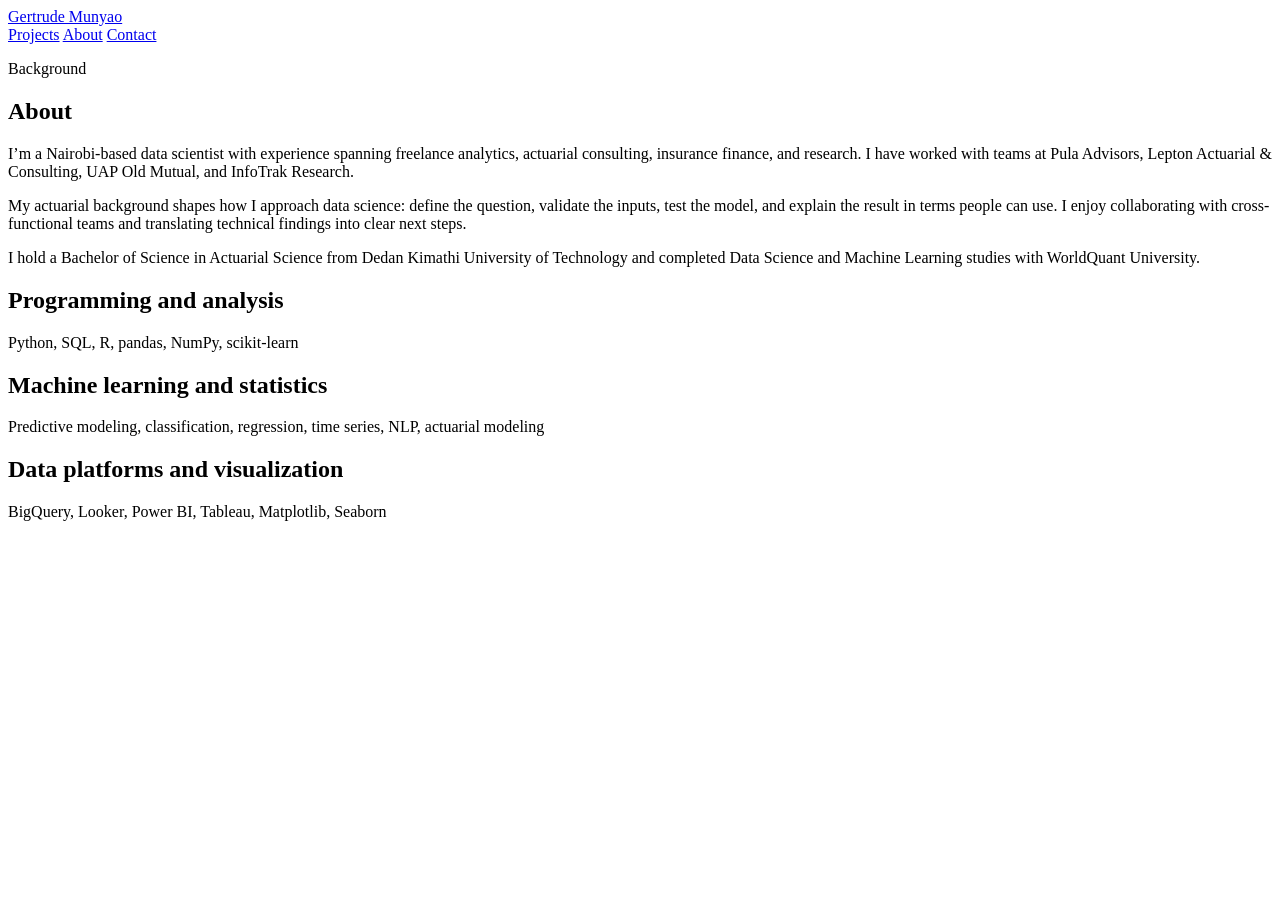
==== about-me.html @ ee17d08c "apply changes locally" ====
<!doctype html>
<html lang="en">
<head>
  <meta charset="utf-8">
  <meta name="viewport" content="width=device-width, initial-scale=1">
  <title>About Me</title>
  <link rel="stylesheet" href="styles.css">
</head>
<body>
  <nav aria-label="Main navigation">
    <div class="wrap">
      <a class="brand" href="health-analysis.html#top">Gertrude Munyao</a>
      <div class="nav-links">
        <a href="health-analysis.html#work">Projects</a>
        <a href="about-page.html" aria-current="page">About</a>
        <a href="health-analysis.html#contact">Contact</a>
      </div>
    </div>
  </nav>

  <main>
    <section class="content-section" id="about">
      <div class="wrap">
        <div class="section-heading">
          <div>
            <p class="eyebrow">Background</p>
            <h1>About</h1>
          </div>
        </div>

        <div class="about-grid">
          <div class="about-copy">
            <p>
              I’m a Nairobi-based data scientist with experience spanning
              freelance analytics, actuarial consulting, insurance finance, and
              research. I have worked with teams at Pula Advisors, Lepton
              Actuarial &amp; Consulting, UAP Old Mutual, and InfoTrak Research.
            </p>
            <p>
              My actuarial background shapes how I approach data science:
              define the question, validate the inputs, test the model, and
              explain the result in terms people can use. I enjoy collaborating
              with cross-functional teams and translating technical findings
              into clear next steps.
            </p>
            <p>
              I hold a Bachelor of Science in Actuarial Science from Dedan
              Kimathi University of Technology and completed Data Science and
              Machine Learning studies with WorldQuant University.
            </p>
          </div>

          <div class="skills-list">
            <div class="skill-group">
              <h2>Programming and analysis</h2>
              <p>Python, SQL, R, pandas, NumPy, scikit-learn</p>
            </div>
            <div class="skill-group">
              <h2>Machine learning and statistics</h2>
              <p>Predictive modeling, classification, regression, time series, NLP, actuarial modeling</p>
            </div>
            <div class="skill-group">
              <h2>Data platforms and visualization</h2>
              <p>BigQuery, Looker, Power BI, Tableau, Matplotlib, Seaborn</p>
            </div>
          </div>
        </div>
      </div>
    </section>
  </main>
</body>
</html>
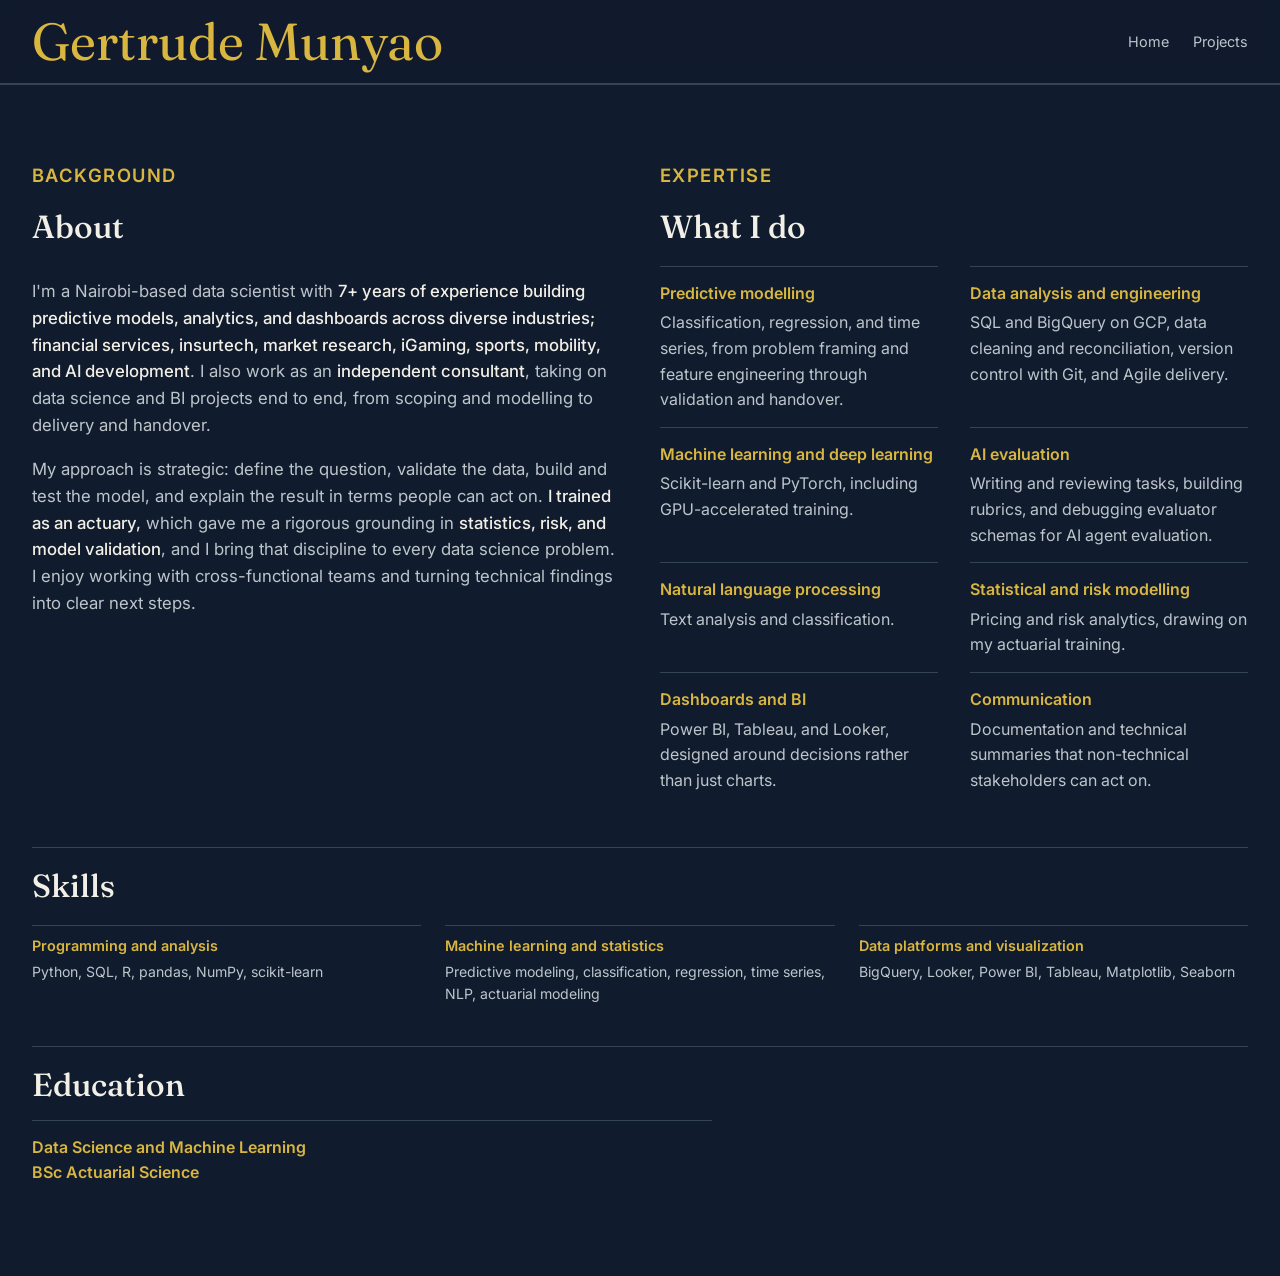
==== commit daa7b08b: "update about me page and projects page" ====
--- a/about-me.html
+++ b/about-me.html
@@ -1,72 +1,133 @@
 <!doctype html>
 <html lang="en">
-<head>
-  <meta charset="utf-8">
-  <meta name="viewport" content="width=device-width, initial-scale=1">
-  <title>About Me</title>
-  <link rel="stylesheet" href="styles.css">
-</head>
-<body>
-  <nav aria-label="Main navigation">
-    <div class="wrap">
-      <a class="brand" href="health-analysis.html#top">Gertrude Munyao</a>
-      <div class="nav-links">
-        <a href="health-analysis.html#work">Projects</a>
-        <a href="about-page.html" aria-current="page">About</a>
-        <a href="health-analysis.html#contact">Contact</a>
+  <head>
+    <meta charset="utf-8" />
+    <meta name="viewport" content="width=device-width, initial-scale=1" />
+    <title>About Me | Gertrude Munyao</title>
+
+    <link rel="preconnect" href="https://fonts.googleapis.com" />
+    <link rel="preconnect" href="https://fonts.gstatic.com" crossorigin />
+    <link
+      href="https://fonts.googleapis.com/css2?family=Fraunces:opsz,wght@9..144,500;9..144,600&family=Inter:wght@400;500;600&family=IBM+Plex+Mono:wght@500&display=swap"
+      rel="stylesheet"
+    />
+    <link rel="stylesheet" href="styles.css" />
+  </head>
+  <body>
+    <nav aria-label="Main navigation">
+      <div class="wrap">
+        <a class="brand" href="index.html">Gertrude Munyao</a>
+        <div class="nav-links">
+          <a href="index.html">Home</a>
+          <a href="my-projects.html">Projects</a>
+        </div>
       </div>
-    </div>
-  </nav>
+    </nav>
 
-  <main>
-    <section class="content-section" id="about">
-      <div class="wrap">
-        <div class="section-heading">
-          <div>
-            <p class="eyebrow">Background</p>
-            <h1>About</h1>
+    <main>
+      <section class="content-section" id="about">
+        <div class="wrap">
+          <div class="about-grid">
+            <div class="about-intro">
+              <div class="section-heading">
+                <div>
+                  <p class="eyebrow">Background</p>
+                  <h1 style="font-size: 2rem">About</h1>
+                </div>
+              </div>
+
+              <div class="about-copy">
+                <p class="hero-copy">
+                  I'm a Nairobi-based data scientist with
+                  <strong
+                    >7+ years of experience building predictive models, analytics, and dashboards across diverse
+                    industries; financial services, insurtech, market research, iGaming, sports, mobility, and AI
+                    development</strong
+                  >. I also work as an <strong>independent consultant</strong>, taking on data science and BI projects
+                  end to end, from scoping and modelling to delivery and handover.
+                </p>
+                <p class="hero-copy">
+                  My approach is strategic: define the question, validate the data, build and test the model, and
+                  explain the result in terms people can act on. <strong>I trained as an actuary,</strong> which gave me
+                  a rigorous grounding in <strong>statistics, risk, and model validation</strong>, and I bring that
+                  discipline to every data science problem. I enjoy working with cross-functional teams and turning
+                  technical findings into clear next steps.
+                </p>
+              </div>
+            </div>
+
+            <section class="capabilities" aria-labelledby="capabilities-heading">
+              <p class="eyebrow">Expertise</p>
+              <h2 id="capabilities-heading" style="font-size: 2rem">What I do</h2>
+              <ul class="capability-list">
+                <li style="font-size: 1rem">
+                  <strong>Predictive modelling</strong>
+                  Classification, regression, and time series, from problem framing and feature engineering through
+                  validation and handover.
+                </li>
+                <li style="font-size: 1rem">
+                  <strong>Machine learning and deep learning</strong>
+                  Scikit-learn and PyTorch, including GPU-accelerated training.
+                </li>
+                <li style="font-size: 1rem">
+                  <strong>Natural language processing</strong>
+                  Text analysis and classification.
+                </li>
+                <li style="font-size: 1rem">
+                  <strong>Dashboards and BI</strong>
+                  Power BI, Tableau, and Looker, designed around decisions rather than just charts.
+                </li>
+                <li style="font-size: 1rem">
+                  <strong>Data analysis and engineering</strong>
+                  SQL and BigQuery on GCP, data cleaning and reconciliation, version control with Git, and Agile
+                  delivery.
+                </li>
+                <li style="font-size: 1rem">
+                  <strong>AI evaluation</strong>
+                  Writing and reviewing tasks, building rubrics, and debugging evaluator schemas for AI agent
+                  evaluation.
+                </li>
+                <li style="font-size: 1rem">
+                  <strong>Statistical and risk modelling</strong>
+                  Pricing and risk analytics, drawing on my actuarial training.
+                </li>
+                <li style="font-size: 1rem">
+                  <strong>Communication</strong>
+                  Documentation and technical summaries that non-technical stakeholders can act on.
+                </li>
+              </ul>
+            </section>
+
+            <section class="skills" aria-labelledby="skills-heading">
+              <h2 id="skills-heading" style="font-size: 2rem">Skills</h2>
+              <div class="skills-list">
+                <div class="skill-group">
+                  <h3>Programming and analysis</h3>
+                  <p>Python, SQL, R, pandas, NumPy, scikit-learn</p>
+                </div>
+                <div class="skill-group">
+                  <h3>Machine learning and statistics</h3>
+                  <p>Predictive modeling, classification, regression, time series, NLP, actuarial modeling</p>
+                </div>
+                <div class="skill-group">
+                  <h3>Data platforms and visualization</h3>
+                  <p>BigQuery, Looker, Power BI, Tableau, Matplotlib, Seaborn</p>
+                </div>
+              </div>
+            </section>
+
+            <section class="education" aria-labelledby="education-heading">
+              <h2 id="education-heading" style="font-size: 2rem">Education</h2>
+              <ul class="education-list">
+                <li>
+                  <strong>Data Science and Machine Learning</strong>
+                  <strong>BSc Actuarial Science</strong>
+                </li>
+              </ul>
+            </section>
           </div>
         </div>
-
-        <div class="about-grid">
-          <div class="about-copy">
-            <p>
-              I’m a Nairobi-based data scientist with experience spanning
-              freelance analytics, actuarial consulting, insurance finance, and
-              research. I have worked with teams at Pula Advisors, Lepton
-              Actuarial &amp; Consulting, UAP Old Mutual, and InfoTrak Research.
-            </p>
-            <p>
-              My actuarial background shapes how I approach data science:
-              define the question, validate the inputs, test the model, and
-              explain the result in terms people can use. I enjoy collaborating
-              with cross-functional teams and translating technical findings
-              into clear next steps.
-            </p>
-            <p>
-              I hold a Bachelor of Science in Actuarial Science from Dedan
-              Kimathi University of Technology and completed Data Science and
-              Machine Learning studies with WorldQuant University.
-            </p>
-          </div>
-
-          <div class="skills-list">
-            <div class="skill-group">
-              <h2>Programming and analysis</h2>
-              <p>Python, SQL, R, pandas, NumPy, scikit-learn</p>
-            </div>
-            <div class="skill-group">
-              <h2>Machine learning and statistics</h2>
-              <p>Predictive modeling, classification, regression, time series, NLP, actuarial modeling</p>
-            </div>
-            <div class="skill-group">
-              <h2>Data platforms and visualization</h2>
-              <p>BigQuery, Looker, Power BI, Tableau, Matplotlib, Seaborn</p>
-            </div>
-          </div>
-        </div>
-      </div>
-    </section>
-  </main>
-</body>
+      </section>
+    </main>
+  </body>
 </html>
--- a/styles.css
+++ b/styles.css
@@ -0,0 +1,553 @@
+:root {
+  --ink: #101b2d;
+  --panel: #152238;
+  --paper: #f2efe6;
+  --muted: #bdc5cb;
+  --line: #344457;
+  --gold: #d8b63f;
+  --coral: #e07151;
+  --mint: #75cbb3;
+}
+
+* {
+  box-sizing: border-box;
+}
+
+html {
+  scroll-behavior: smooth;
+  scroll-padding-top: 88px;
+}
+
+body {
+  margin: 0;
+  background: var(--ink);
+  color: var(--paper);
+  font-family: "Inter", sans-serif;
+  line-height: 1.6;
+}
+
+a {
+  color: var(--gold);
+  text-decoration: none;
+}
+
+a:hover {
+  text-decoration: underline;
+  text-underline-offset: 4px;
+}
+
+a:focus-visible {
+  outline: 2px solid var(--mint);
+  outline-offset: 4px;
+}
+
+h1,
+h2,
+h3 {
+  margin: 0 0 0.55em;
+  font-family: "Fraunces", Georgia, serif;
+  font-weight: 500;
+  line-height: 1.15;
+}
+
+p {
+  margin: 0 0 1em;
+}
+
+.mono {
+  font-family: "IBM Plex Mono", monospace;
+}
+
+.wrap {
+  width: 95%;
+  max-width: 1600px;
+  margin-inline: auto;
+  padding-inline: 0;
+}
+
+.skip-link {
+  position: absolute;
+  top: 8px;
+  left: 8px;
+  z-index: 20;
+  transform: translateY(-150%);
+  padding: 10px 14px;
+  background: var(--paper);
+  color: var(--ink);
+}
+
+.skip-link:focus {
+  transform: translateY(0);
+}
+
+.eyebrow {
+  color: var(--gold);
+  font-size: 1.15rem;
+  font-weight: 600;
+  letter-spacing: 0.08em;
+  text-transform: uppercase;
+}
+
+.muted {
+  color: var(--muted);
+}
+
+nav {
+  position: sticky;
+  top: 0;
+  z-index: 10;
+  border-bottom: 1px solid var(--line);
+  background: rgb(16 27 45 / 94%);
+  backdrop-filter: blur(10px);
+}
+
+nav .wrap {
+  display: flex;
+  min-height: 68px;
+  align-items: center;
+  justify-content: space-between;
+  gap: 20px;
+}
+
+nav .eyebrow {
+  margin: 0;
+}
+
+.brand {
+  color: var(--gold);
+  font-family: "Fraunces", Georgia, serif;
+  font-size: 3.25rem;
+}
+
+.nav-links {
+  display: flex;
+  flex-wrap: wrap;
+  gap: 24px;
+  font-size: 0.9rem;
+}
+
+.nav-links a {
+  color: var(--muted);
+}
+
+.nav-links a:hover {
+  color: var(--paper);
+  text-decoration: none;
+}
+
+.hero {
+  padding-block: clamp(64px, 10vw, 112px) 80px;
+  background-image:
+    linear-gradient(rgb(117 203 179 / 4%) 1px, transparent 1px),
+    linear-gradient(90deg, rgb(117 203 179 / 4%) 1px, transparent 1px);
+  background-size: 36px 36px;
+}
+
+.hero-grid {
+  display: grid;
+  grid-template-columns: minmax(0, 1.2fr) minmax(260px, 0.8fr);
+  align-items: center;
+  gap: clamp(32px, 7vw, 88px);
+}
+
+.hero h1 {
+  max-width: none;
+  white-space: nowrap;
+}
+
+.hero-copy {
+  max-width: none;
+  color: var(--muted);
+  font-size: 1.05rem;
+}
+
+.hero-copy strong {
+  color: var(--paper);
+  font-weight: 500;
+}
+
+.hero-actions {
+  display: flex;
+  flex-wrap: wrap;
+  gap: 12px;
+  margin-top: 28px;
+}
+
+.button {
+  display: inline-flex;
+  min-height: 44px;
+  align-items: center;
+  justify-content: center;
+  padding: 10px 16px;
+  border: 1px solid var(--gold);
+  color: var(--paper);
+  font-size: 0.9rem;
+  font-weight: 600;
+}
+
+.button.primary {
+  background: var(--gold);
+  color: var(--ink);
+}
+
+.button:hover {
+  text-decoration: none;
+  filter: brightness(1.08);
+}
+
+.impact {
+  padding: 24px;
+  border-top: 3px solid var(--coral);
+  background: var(--panel);
+}
+
+.impact h2 {
+  margin-bottom: 20px;
+  font-size: 1.25rem;
+}
+
+.impact-item {
+  padding-block: 14px;
+  border-top: 1px solid var(--line);
+}
+
+.impact-item .mono {
+  display: block;
+  color: var(--mint);
+  font-size: 1.35rem;
+}
+
+.impact-item p {
+  margin: 4px 0 0;
+  color: var(--muted);
+  font-size: 0.84rem;
+}
+
+section.content-section {
+  padding-block: 76px;
+  border-top: 1px solid var(--line);
+}
+
+.section-heading {
+  display: block;
+  margin-bottom: 32px;
+}
+
+.section-heading > p {
+  max-width: none;
+  margin-top: 16px;
+}
+
+.project-grid {
+  display: grid;
+  grid-template-columns: repeat(3, minmax(0, 1fr));
+  gap: 16px;
+}
+
+.project-card {
+  display: flex;
+  min-width: 0;
+  flex-direction: column;
+  padding: 22px;
+  border: 1px solid var(--line);
+  background: var(--panel);
+}
+
+.project-card h3 {
+  margin: 12px 0 8px;
+  font-size: 1.05rem;
+  white-space: nowrap;
+}
+
+.project-card p {
+  flex: 1;
+  color: var(--muted);
+  font-size: 0.9rem;
+}
+
+.project-type {
+  color: var(--mint);
+  font-size: 0.73rem;
+  font-weight: 600;
+  letter-spacing: 0.07em;
+  text-transform: uppercase;
+}
+
+.project-links {
+  display: flex;
+  flex-wrap: wrap;
+  gap: 14px;
+  padding-top: 14px;
+  border-top: 1px solid var(--line);
+  font-size: 0.84rem;
+  font-weight: 600;
+}
+
+.case-list {
+  display: grid;
+  gap: 0;
+}
+
+.case-study {
+  display: grid;
+  grid-template-columns: minmax(180px, 0.65fr) minmax(0, 1.35fr);
+  gap: 32px;
+  padding-block: 30px;
+  border-top: 1px solid var(--line);
+  scroll-margin-top: 88px;
+}
+
+.case-study h3 {
+  margin: 8px 0;
+  font-size: 1.35rem;
+}
+
+.case-study p {
+  max-width: 70ch;
+  margin-bottom: 12px;
+  color: var(--muted);
+}
+
+.case-study .back-link {
+  display: inline-block;
+  margin-top: 4px;
+  font-size: 0.85rem;
+}
+
+.about-grid {
+  display: grid;
+  grid-template-columns: repeat(2, minmax(0, 1fr));
+  gap: 40px;
+}
+
+.about-copy {
+  max-width: 68ch;
+  color: var(--muted);
+}
+
+.about-copy strong {
+  color: var(--paper);
+  font-weight: 500;
+}
+
+.education {
+  grid-column: 1 / -1;
+  padding-top: 20px;
+  border-top: 1px solid var(--line);
+}
+
+.education h2 {
+  margin-bottom: 16px;
+}
+
+.education-list {
+  max-width: 68ch;
+  margin: 0;
+  padding: 0;
+  list-style: none;
+}
+
+.education-list li {
+  padding-block: 14px;
+  border-top: 1px solid var(--line);
+}
+
+.education-list strong,
+.education-list span {
+  display: block;
+}
+
+.education-list strong {
+  color: var(--gold);
+  font-weight: 600;
+}
+
+.education-list span {
+  color: var(--muted);
+  font-size: 0.9rem;
+}
+
+.capabilities {
+  grid-column: 2;
+}
+
+.capabilities .capability-list {
+  grid-template-columns: repeat(2, minmax(0, 1fr));
+  grid-template-rows: repeat(4, auto);
+  grid-auto-flow: column;
+}
+
+.capabilities h2,
+.skills > h2 {
+  margin-bottom: 20px;
+}
+
+.skills {
+  grid-column: 1 / -1;
+  padding-top: 20px;
+  border-top: 1px solid var(--line);
+}
+
+.skills-list {
+  display: grid;
+  grid-template-columns: repeat(3, minmax(0, 1fr));
+  gap: 24px;
+}
+
+.skill-group {
+  padding-top: 12px;
+  border-top: 1px solid var(--line);
+}
+
+.skill-group h3 {
+  margin-bottom: 6px;
+  color: var(--gold);
+  font-family: "Inter", sans-serif;
+  font-size: 0.9rem;
+  font-weight: 600;
+}
+
+.skill-group p {
+  margin: 0;
+  color: var(--muted);
+  font-size: 0.88rem;
+}
+
+.capability-list {
+  display: grid;
+  grid-template-columns: repeat(2, minmax(0, 1fr));
+  column-gap: 32px;
+  margin: 0;
+  padding: 0;
+  list-style: none;
+}
+
+.capability-list li {
+  padding-block: 14px;
+  border-top: 1px solid var(--line);
+  color: var(--muted);
+  font-size: 0.9rem;
+}
+
+.capability-list strong {
+  display: block;
+  margin-bottom: 4px;
+  color: var(--gold);
+  font-weight: 600;
+}
+
+footer {
+  padding-block: 44px;
+  border-top: 1px solid var(--line);
+  background: var(--panel);
+}
+
+.footer-content {
+  display: flex;
+  flex-wrap: wrap;
+  align-items: center;
+  justify-content: space-between;
+  gap: 20px;
+}
+
+.footer-content p {
+  margin: 0;
+  color: var(--muted);
+}
+
+.footer-links {
+  display: flex;
+  flex-wrap: wrap;
+  gap: 18px;
+}
+
+@media (max-width: 900px) {
+  .project-grid {
+    grid-template-columns: repeat(2, minmax(0, 1fr));
+  }
+
+  .skills-list {
+    grid-template-columns: repeat(2, minmax(0, 1fr));
+  }
+
+  .hero-grid,
+  .about-grid {
+    grid-template-columns: 1fr;
+  }
+
+  .capabilities {
+    grid-column: 1;
+  }
+
+  .impact {
+    max-width: 620px;
+  }
+}
+
+@media (max-width: 600px) {
+  nav .wrap {
+    align-items: flex-start;
+    flex-direction: column;
+    justify-content: center;
+    gap: 8px;
+    padding-block: 12px;
+  }
+
+  .nav-links {
+    gap: 16px;
+    font-size: 0.84rem;
+  }
+
+  .capabilities .capability-list {
+    grid-template-columns: 1fr;
+    grid-template-rows: none;
+    grid-auto-flow: row;
+  }
+
+  .project-grid {
+    grid-template-columns: 1fr;
+  }
+
+  .skills-list {
+    grid-template-columns: 1fr;
+  }
+
+  .case-study {
+    grid-template-columns: 1fr;
+    gap: 8px;
+  }
+
+  section.content-section {
+    padding-block: 56px;
+  }
+
+  .hero {
+    padding-top: 56px;
+  }
+
+  .hero h1 {
+    font-size: 1.75rem;
+  }
+
+  .project-card h3 {
+    white-space: normal;
+    font-size: 1.2rem;
+  }
+}
+
+@media (prefers-reduced-motion: no-preference) {
+  .hero-grid {
+    animation: enter 600ms ease-out both;
+  }
+
+  @keyframes enter {
+    from {
+      opacity: 0;
+      transform: translateY(12px);
+    }
+    to {
+      opacity: 1;
+      transform: translateY(0);
+    }
+  }
+}
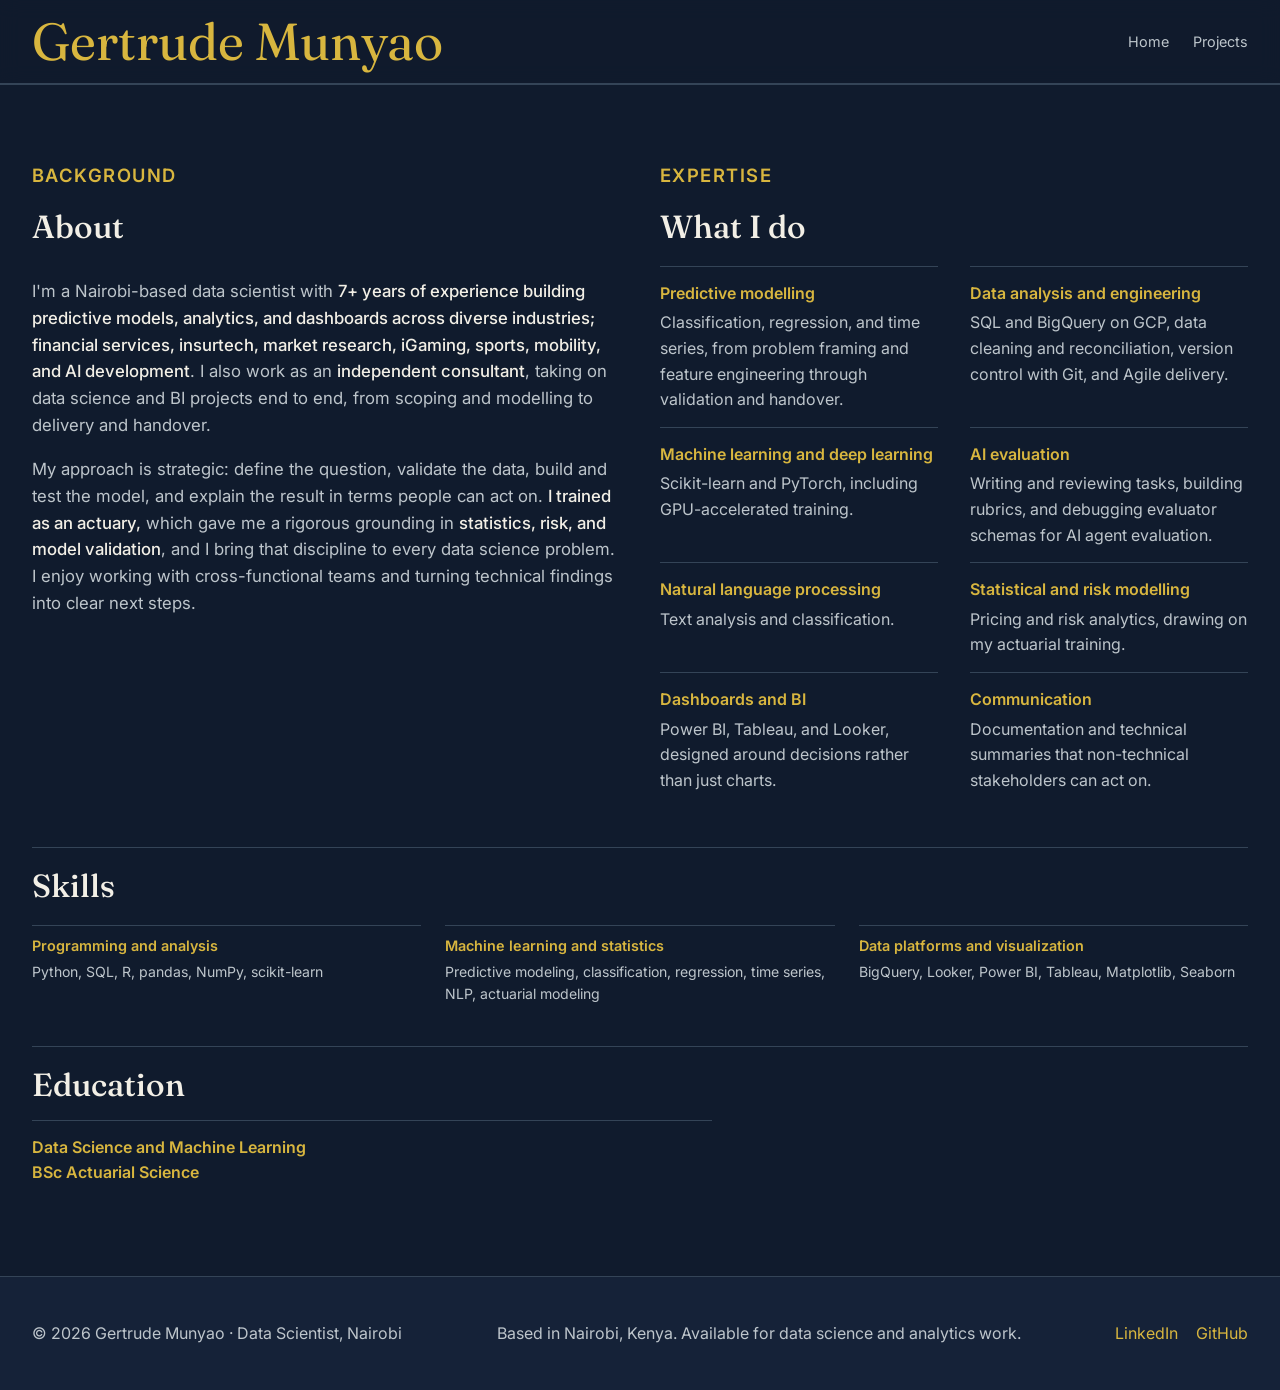
==== commit ccea856c: "- Update the healthcare project page\n- Fix headers and footers" ====
--- a/about-me.html
+++ b/about-me.html
@@ -129,5 +129,15 @@
         </div>
       </section>
     </main>
+    <footer>
+    <div class="wrap footer-content">
+      <p>© 2026 Gertrude Munyao · Data Scientist, Nairobi</p>
+      <p>Based in Nairobi, Kenya. Available for data science and analytics work.</p>
+      <div class="footer-links">        
+        <a href="https://www.linkedin.com/in/gertrude-munyao-5137a01b9/">LinkedIn</a>
+        <a href="https://github.com/MunyaoG" target="_blank" rel="noopener noreferrer">GitHub</a>
+      </div>
+    </div>
+  </footer>
   </body>
 </html>
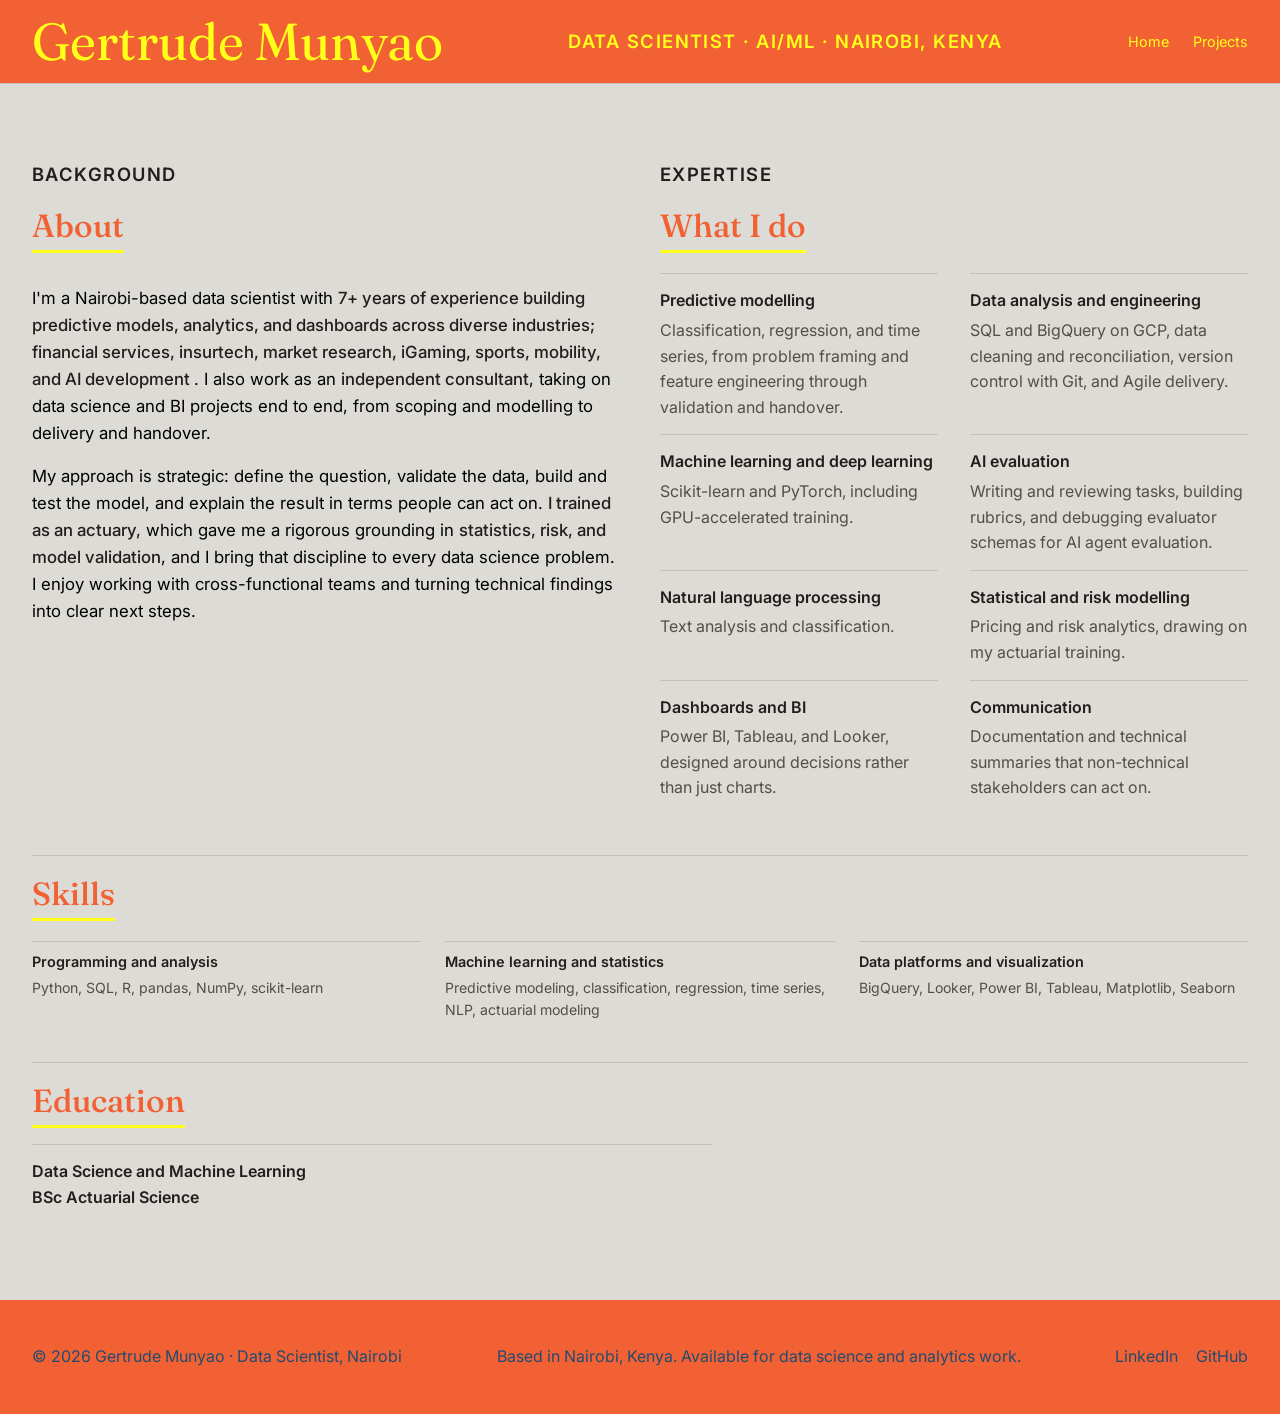
==== commit e2e11295: "Update brand colors, fix formatting, update projects, and add three projects" ====
--- a/about-me.html
+++ b/about-me.html
@@ -13,10 +13,12 @@
     />
     <link rel="stylesheet" href="styles.css" />
   </head>
+
   <body>
     <nav aria-label="Main navigation">
       <div class="wrap">
         <a class="brand" href="index.html">Gertrude Munyao</a>
+        <p class="eyebrow">Data Scientist · AI/ML · Nairobi, Kenya</p>
         <div class="nav-links">
           <a href="index.html">Home</a>
           <a href="my-projects.html">Projects</a>
@@ -32,25 +34,25 @@
               <div class="section-heading">
                 <div>
                   <p class="eyebrow">Background</p>
-                  <h1 style="font-size: 2rem">About</h1>
+                  <h1 class="accent-title">About</h1>
                 </div>
               </div>
 
               <div class="about-copy">
                 <p class="hero-copy">
-                  I'm a Nairobi-based data scientist with
-                  <strong
-                    >7+ years of experience building predictive models, analytics, and dashboards across diverse
-                    industries; financial services, insurtech, market research, iGaming, sports, mobility, and AI
-                    development</strong
-                  >. I also work as an <strong>independent consultant</strong>, taking on data science and BI projects
-                  end to end, from scoping and modelling to delivery and handover.
+                  I'm a Nairobi-based data scientist with <strong>
+                    7+ years of experience building predictive models, analytics, and dashboards across
+                    diverse industries; financial services, insurtech, market research, iGaming, sports,
+                    mobility, and AI development
+                  </strong>. I also work as an <strong>independent consultant</strong>, taking on data
+                  science and BI projects end to end, from scoping and modelling to delivery and handover.
                 </p>
                 <p class="hero-copy">
-                  My approach is strategic: define the question, validate the data, build and test the model, and
-                  explain the result in terms people can act on. <strong>I trained as an actuary,</strong> which gave me
-                  a rigorous grounding in <strong>statistics, risk, and model validation</strong>, and I bring that
-                  discipline to every data science problem. I enjoy working with cross-functional teams and turning
+                  My approach is strategic: define the question, validate the data, build and test the
+                  model, and explain the result in terms people can act on.
+                  <strong>I trained as an actuary,</strong> which gave me a rigorous grounding in
+                  <strong>statistics, risk, and model validation</strong>, and I bring that discipline to
+                  every data science problem. I enjoy working with cross-functional teams and turning
                   technical findings into clear next steps.
                 </p>
               </div>
@@ -58,12 +60,12 @@
 
             <section class="capabilities" aria-labelledby="capabilities-heading">
               <p class="eyebrow">Expertise</p>
-              <h2 id="capabilities-heading" style="font-size: 2rem">What I do</h2>
+              <h2 class="accent-title" id="capabilities-heading">What I do</h2>
               <ul class="capability-list">
                 <li style="font-size: 1rem">
                   <strong>Predictive modelling</strong>
-                  Classification, regression, and time series, from problem framing and feature engineering through
-                  validation and handover.
+                  Classification, regression, and time series, from problem framing and feature engineering
+                  through validation and handover.
                 </li>
                 <li style="font-size: 1rem">
                   <strong>Machine learning and deep learning</strong>
@@ -79,8 +81,8 @@
                 </li>
                 <li style="font-size: 1rem">
                   <strong>Data analysis and engineering</strong>
-                  SQL and BigQuery on GCP, data cleaning and reconciliation, version control with Git, and Agile
-                  delivery.
+                  SQL and BigQuery on GCP, data cleaning and reconciliation, version control with Git, and
+                  Agile delivery.
                 </li>
                 <li style="font-size: 1rem">
                   <strong>AI evaluation</strong>
@@ -99,7 +101,7 @@
             </section>
 
             <section class="skills" aria-labelledby="skills-heading">
-              <h2 id="skills-heading" style="font-size: 2rem">Skills</h2>
+              <h2 class="accent-title" id="skills-heading">Skills</h2>
               <div class="skills-list">
                 <div class="skill-group">
                   <h3>Programming and analysis</h3>
@@ -117,7 +119,7 @@
             </section>
 
             <section class="education" aria-labelledby="education-heading">
-              <h2 id="education-heading" style="font-size: 2rem">Education</h2>
+              <h2 class="accent-title" id="education-heading">Education</h2>
               <ul class="education-list">
                 <li>
                   <strong>Data Science and Machine Learning</strong>
@@ -129,15 +131,16 @@
         </div>
       </section>
     </main>
+
     <footer>
-    <div class="wrap footer-content">
-      <p>© 2026 Gertrude Munyao · Data Scientist, Nairobi</p>
-      <p>Based in Nairobi, Kenya. Available for data science and analytics work.</p>
-      <div class="footer-links">        
-        <a href="https://www.linkedin.com/in/gertrude-munyao-5137a01b9/">LinkedIn</a>
-        <a href="https://github.com/MunyaoG" target="_blank" rel="noopener noreferrer">GitHub</a>
+      <div class="wrap footer-content">
+        <p>© 2026 Gertrude Munyao · Data Scientist, Nairobi</p>
+        <p>Based in Nairobi, Kenya. Available for data science and analytics work.</p>
+        <div class="footer-links">
+          <a href="https://www.linkedin.com/in/gertrude-munyao-5137a01b9/">LinkedIn</a>
+          <a href="https://github.com/MunyaoG" target="_blank" rel="noopener noreferrer">GitHub</a>
+        </div>
       </div>
-    </div>
-  </footer>
+    </footer>
   </body>
 </html>
--- a/styles.css
+++ b/styles.css
@@ -1,12 +1,15 @@
 :root {
-  --ink: #101b2d;
-  --panel: #152238;
-  --paper: #f2efe6;
-  --muted: #bdc5cb;
-  --line: #344457;
+  --ink: #211f1c;
+  --panel: #f5f3ed;
+  --paper: #dddbd5;
+  --muted: #514f4a;
+  --line: #c3c0b9;
   --gold: #d8b63f;
-  --coral: #e07151;
-  --mint: #75cbb3;
+  --yellow: #ffff1a;
+  --blue: #234b70;
+  --coral: #f16133;
+  --mint: #6f9e8a;
+  --black: #000000;
 }
 
 * {
@@ -20,14 +23,14 @@
 
 body {
   margin: 0;
-  background: var(--ink);
-  color: var(--paper);
+  background: var(--paper);
+  color: var(--ink);
   font-family: "Inter", sans-serif;
   line-height: 1.6;
 }
 
 a {
-  color: var(--gold);
+  color: var(--ink);
   text-decoration: none;
 }
 
@@ -37,7 +40,7 @@
 }
 
 a:focus-visible {
-  outline: 2px solid var(--mint);
+  outline: 2px solid var(--coral);
   outline-offset: 4px;
 }
 
@@ -72,7 +75,7 @@
   z-index: 20;
   transform: translateY(-150%);
   padding: 10px 14px;
-  background: var(--paper);
+  background: var(--gold);
   color: var(--ink);
 }
 
@@ -81,13 +84,56 @@
 }
 
 .eyebrow {
-  color: var(--gold);
+  color: var(--ink);
   font-size: 1.15rem;
   font-weight: 600;
   letter-spacing: 0.08em;
   text-transform: uppercase;
 }
 
+.section-label {
+  display: inline-block;
+  position: relative;
+  margin-bottom: 0.75rem;
+  padding-bottom: 0.4rem;
+  color: var(--ink);
+  font-size: 1.1rem;
+  font-weight: 700;
+  letter-spacing: 0.1em;
+  text-transform: uppercase;
+}
+
+.section-label::after {
+  position: absolute;
+  bottom: 0;
+  left: 0;
+  width: 2rem;
+  height: 3px;
+  background: var(--coral);
+  content: "";
+}
+
+.accent-title {
+  width: fit-content;
+  padding-bottom: 0.35rem;
+  border-bottom: 3px solid var(--yellow);
+  color: var(--coral);
+  font-size: 2rem;
+}
+
+.tools-label {
+  color: var(--coral);
+}
+
+.tools-label::after {
+  background: var(--coral);
+}
+
+#work .section-label,
+#work .section-label a {
+  color: var(--coral);
+}
+
 .muted {
   color: var(--muted);
 }
@@ -96,9 +142,7 @@
   position: sticky;
   top: 0;
   z-index: 10;
-  border-bottom: 1px solid var(--line);
-  background: rgb(16 27 45 / 94%);
-  backdrop-filter: blur(10px);
+  background: var(--coral);
 }
 
 nav .wrap {
@@ -111,10 +155,11 @@
 
 nav .eyebrow {
   margin: 0;
+  color: var(--yellow);
 }
 
 .brand {
-  color: var(--gold);
+  color: var(--yellow);
   font-family: "Fraunces", Georgia, serif;
   font-size: 3.25rem;
 }
@@ -127,20 +172,21 @@
 }
 
 .nav-links a {
-  color: var(--muted);
+  color: var(--yellow);
 }
 
 .nav-links a:hover {
-  color: var(--paper);
+  color: var(--yellow);
   text-decoration: none;
 }
 
 .hero {
   padding-block: clamp(64px, 10vw, 112px) 80px;
-  background-image:
-    linear-gradient(rgb(117 203 179 / 4%) 1px, transparent 1px),
-    linear-gradient(90deg, rgb(117 203 179 / 4%) 1px, transparent 1px);
-  background-size: 36px 36px;
+  background: var(--coral);
+}
+
+.hero#top {
+  background: var(--paper);
 }
 
 .hero-grid {
@@ -157,12 +203,12 @@
 
 .hero-copy {
   max-width: none;
-  color: var(--muted);
+  color: var(--black);
   font-size: 1.05rem;
 }
 
 .hero-copy strong {
-  color: var(--paper);
+  color: var(--black);
   font-weight: 500;
 }
 
@@ -179,15 +225,11 @@
   align-items: center;
   justify-content: center;
   padding: 10px 16px;
-  border: 1px solid var(--gold);
-  color: var(--paper);
+  border: 1px solid var(--coral);
+  background: var(--gold);
+  color: var(--ink);
   font-size: 0.9rem;
   font-weight: 600;
-}
-
-.button.primary {
-  background: var(--gold);
-  color: var(--ink);
 }
 
 .button:hover {
@@ -198,11 +240,12 @@
 .impact {
   padding: 24px;
   border-top: 3px solid var(--coral);
-  background: var(--panel);
+  background: var(--coral);
 }
 
 .impact h2 {
   margin-bottom: 20px;
+  color: var(--yellow);
   font-size: 1.25rem;
 }
 
@@ -213,7 +256,7 @@
 
 .impact-item .mono {
   display: block;
-  color: var(--mint);
+  color: var(--ink);
   font-size: 1.35rem;
 }
 
@@ -256,17 +299,34 @@
 .project-card h3 {
   margin: 12px 0 8px;
   font-size: 1.05rem;
-  white-space: nowrap;
 }
 
 .project-card p {
-  flex: 1;
   color: var(--muted);
   font-size: 0.9rem;
 }
 
+.project-tools {
+  display: flex;
+  flex-wrap: wrap;
+  align-items: center;
+  gap: 10px;
+  margin: 8px 0 14px;
+}
+
+.project-tools img {
+  display: block;
+  width: 34px;
+  height: 34px;
+  object-fit: contain;
+}
+
+.project-card .project-tools {
+  margin-top: auto;
+}
+
 .project-type {
-  color: var(--mint);
+  color: var(--ink);
   font-size: 0.73rem;
   font-weight: 600;
   letter-spacing: 0.07em;
@@ -281,6 +341,10 @@
   border-top: 1px solid var(--line);
   font-size: 0.84rem;
   font-weight: 600;
+}
+
+#work .project-links a {
+  color: var(--blue);
 }
 
 .case-list {
@@ -326,7 +390,7 @@
 }
 
 .about-copy strong {
-  color: var(--paper);
+  color: var(--ink);
   font-weight: 500;
 }
 
@@ -358,7 +422,7 @@
 }
 
 .education-list strong {
-  color: var(--gold);
+  color: var(--ink);
   font-weight: 600;
 }
 
@@ -401,7 +465,7 @@
 
 .skill-group h3 {
   margin-bottom: 6px;
-  color: var(--gold);
+  color: var(--ink);
   font-family: "Inter", sans-serif;
   font-size: 0.9rem;
   font-weight: 600;
@@ -432,14 +496,14 @@
 .capability-list strong {
   display: block;
   margin-bottom: 4px;
-  color: var(--gold);
+  color: var(--ink);
   font-weight: 600;
 }
 
 footer {
   padding-block: 44px;
-  border-top: 1px solid var(--line);
-  background: var(--panel);
+  background: var(--coral);
+  color: var(--blue);
 }
 
 .footer-content {
@@ -452,13 +516,17 @@
 
 .footer-content p {
   margin: 0;
-  color: var(--muted);
+  color: var(--blue);
 }
 
 .footer-links {
   display: flex;
   flex-wrap: wrap;
   gap: 18px;
+}
+
+.footer-links a {
+  color: var(--blue);
 }
 
 @media (max-width: 900px) {
